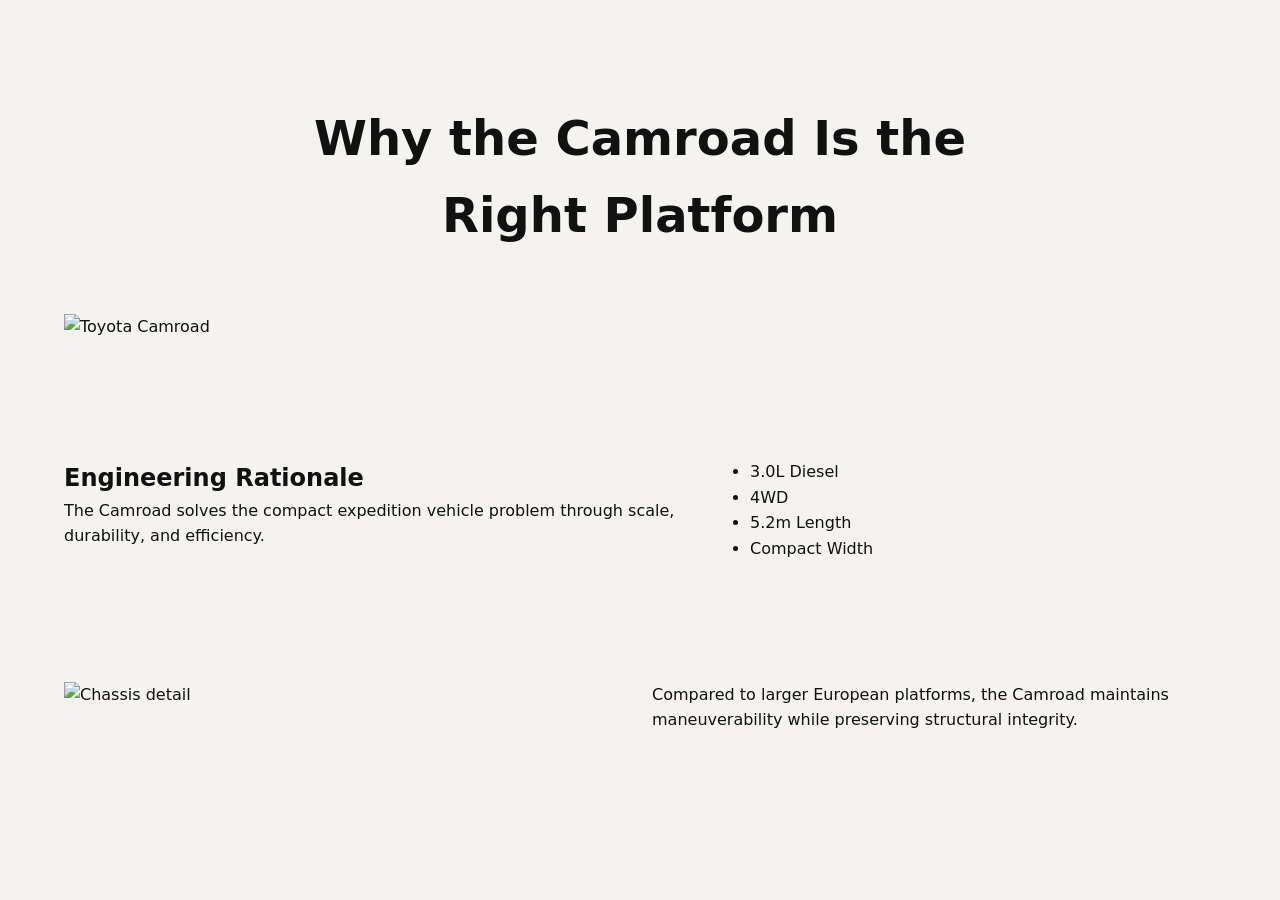
==== camroad_jim_march/index.html @ 92ab6b3d "start of toyota camroad research" ====
<!DOCTYPE html>
<html lang="en">
<head>
  <meta charset="UTF-8" />
  <meta name="viewport" content="width=device-width, initial-scale=1.0" />
  <title>Toyota Camroad Research</title>
  <link rel="stylesheet" href="style.css" />
</head>
<body>

  <header class="site-header">
    <div class="container">
      <h1>Why the Camroad Is the Right Platform</h1>
    </div>
  </header>

  <main class="container">

    <!-- Full width hero -->
    <section class="hero grid">
      <div class="col-12">
        <img src="hero.jpg" alt="Toyota Camroad" />
      </div>
    </section>

    <!-- Two column layout -->
    <section class="grid section">
      <div class="col-7">
        <h2>Engineering Rationale</h2>
        <p>
          The Camroad solves the compact expedition vehicle problem
          through scale, durability, and efficiency.
        </p>
      </div>
      <div class="col-5">
        <ul>
          <li>3.0L Diesel</li>
          <li>4WD</li>
          <li>5.2m Length</li>
          <li>Compact Width</li>
        </ul>
      </div>
    </section>

    <!-- Image left, text right -->
    <section class="grid section">
      <div class="col-6">
        <img src="chassis.jpg" alt="Chassis detail" />
      </div>
      <div class="col-6">
        <p>
          Compared to larger European platforms, the Camroad maintains
          maneuverability while preserving structural integrity.
        </p>
      </div>
    </section>

  </main>

</body>
</html>
---- camroad_jim_march/style.css ----
/* Reset */
* {
  box-sizing: border-box;
  margin: 0;
  padding: 0;
}

body {
  font-family: system-ui, -apple-system, BlinkMacSystemFont, sans-serif;
  background: #f5f3ef;
  color: #111;
  line-height: 1.6;
}

/* Max width container */
.container {
  max-width: 1200px;
  margin: 0 auto;
  padding: 0 24px;
}

/* 12-column grid */
.grid {
  display: grid;
  grid-template-columns: repeat(12, 1fr);
  gap: 24px;
}

/* Column spans */
.col-1  { grid-column: span 1; }
.col-2  { grid-column: span 2; }
.col-3  { grid-column: span 3; }
.col-4  { grid-column: span 4; }
.col-5  { grid-column: span 5; }
.col-6  { grid-column: span 6; }
.col-7  { grid-column: span 7; }
.col-8  { grid-column: span 8; }
.col-9  { grid-column: span 9; }
.col-10 { grid-column: span 10; }
.col-11 { grid-column: span 11; }
.col-12 { grid-column: span 12; }

/* Sections */
.section {
  margin: 120px 0;
}

/* Images */
img {
  width: 100%;
  height: auto;
  display: block;
}

/* Header styling */
.site-header {
  padding: 100px 0 60px;
  text-align: center;
}

.site-header h1 {
  font-size: 3rem;
  font-weight: 600;
  max-width: 800px;
  margin: 0 auto;
}

/* Responsive */
@media (max-width: 900px) {
  .grid {
    grid-template-columns: repeat(6, 1fr);
  }

  .col-7, .col-5,
  .col-6 {
    grid-column: span 6;
  }
}

@media (max-width: 600px) {
  .grid {
    grid-template-columns: repeat(1, 1fr);
  }

  [class*="col-"] {
    grid-column: span 1;
  }

  .section {
    margin: 60px 0;
  }

  .site-header h1 {
    font-size: 2rem;
  }
}
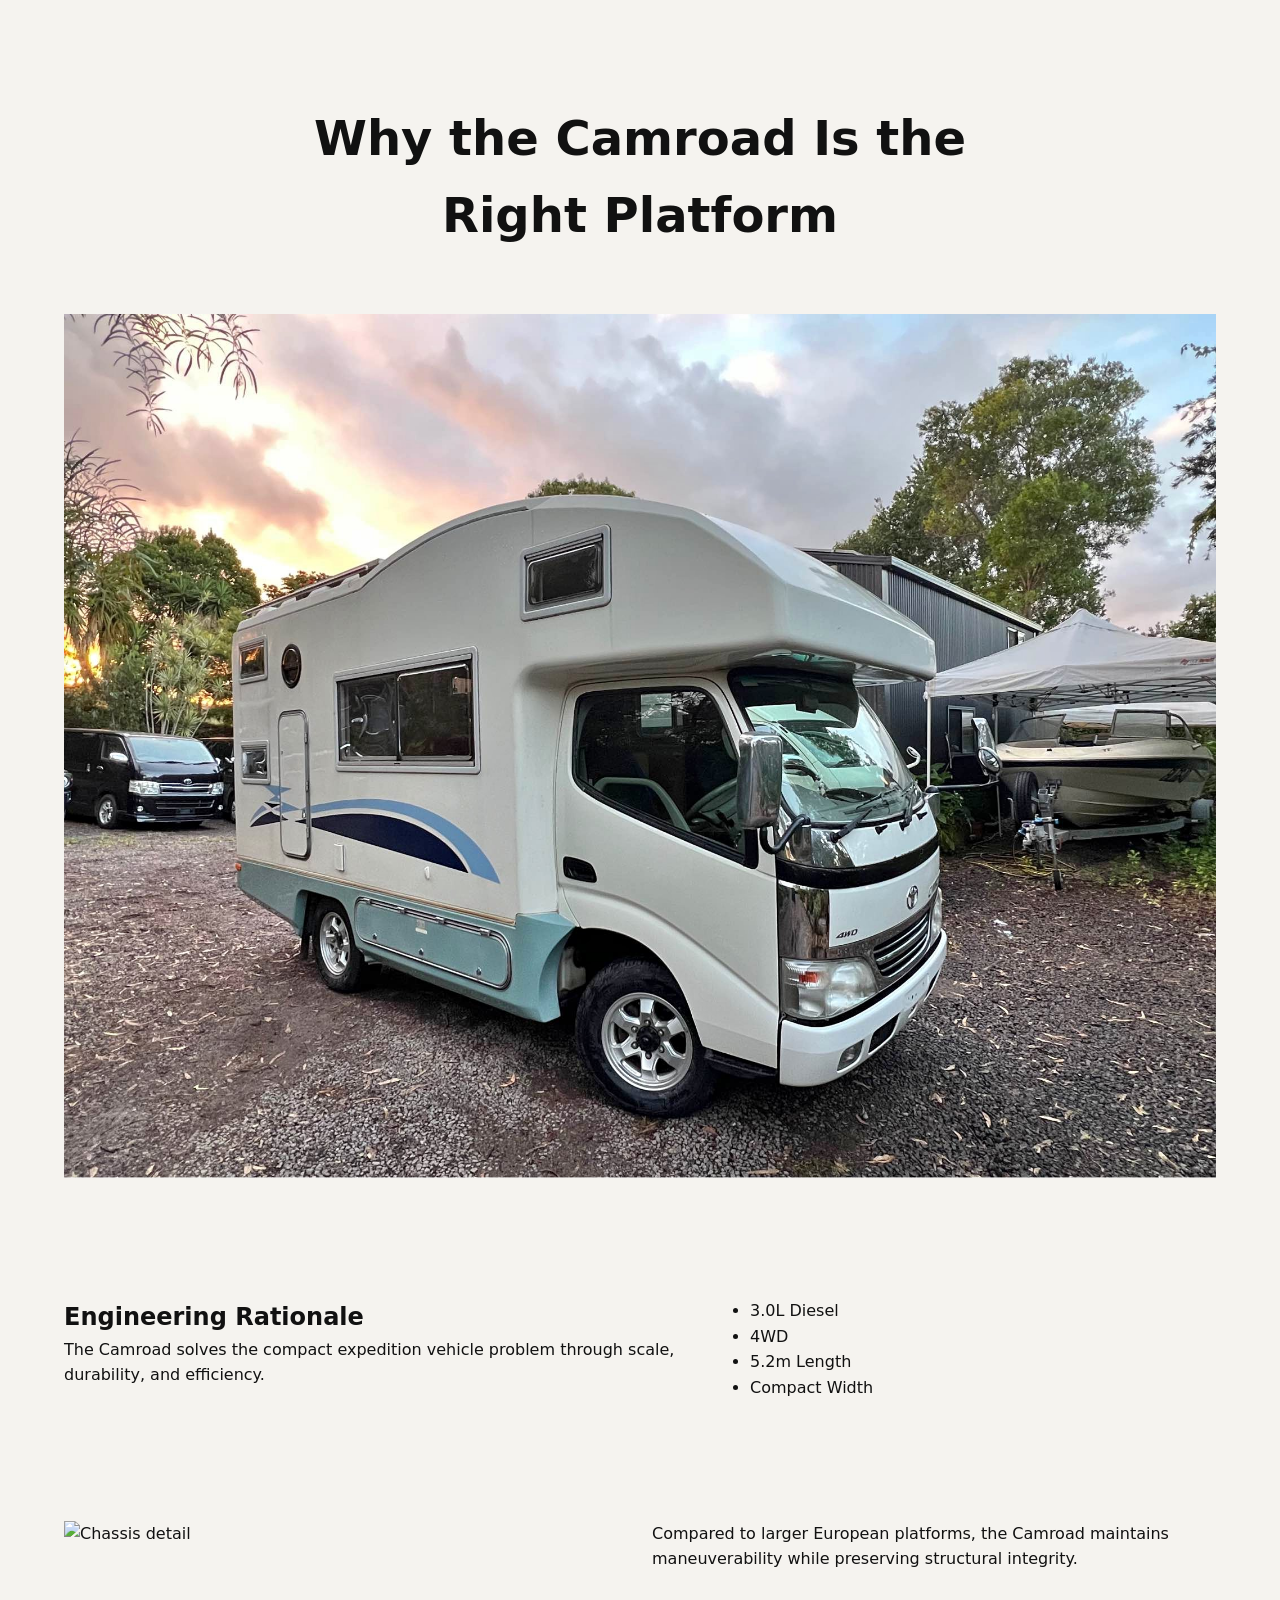
==== commit bb3c8953: "added camroad image" ====
--- a/camroad_jim_march/index.html
+++ b/camroad_jim_march/index.html
@@ -19,7 +19,7 @@
     <!-- Full width hero -->
     <section class="hero grid">
       <div class="col-12">
-        <img src="hero.jpg" alt="Toyota Camroad" />
+        <img src="images/camroad_exterior.jpg" alt="Toyota Camroad" />
       </div>
     </section>
 
